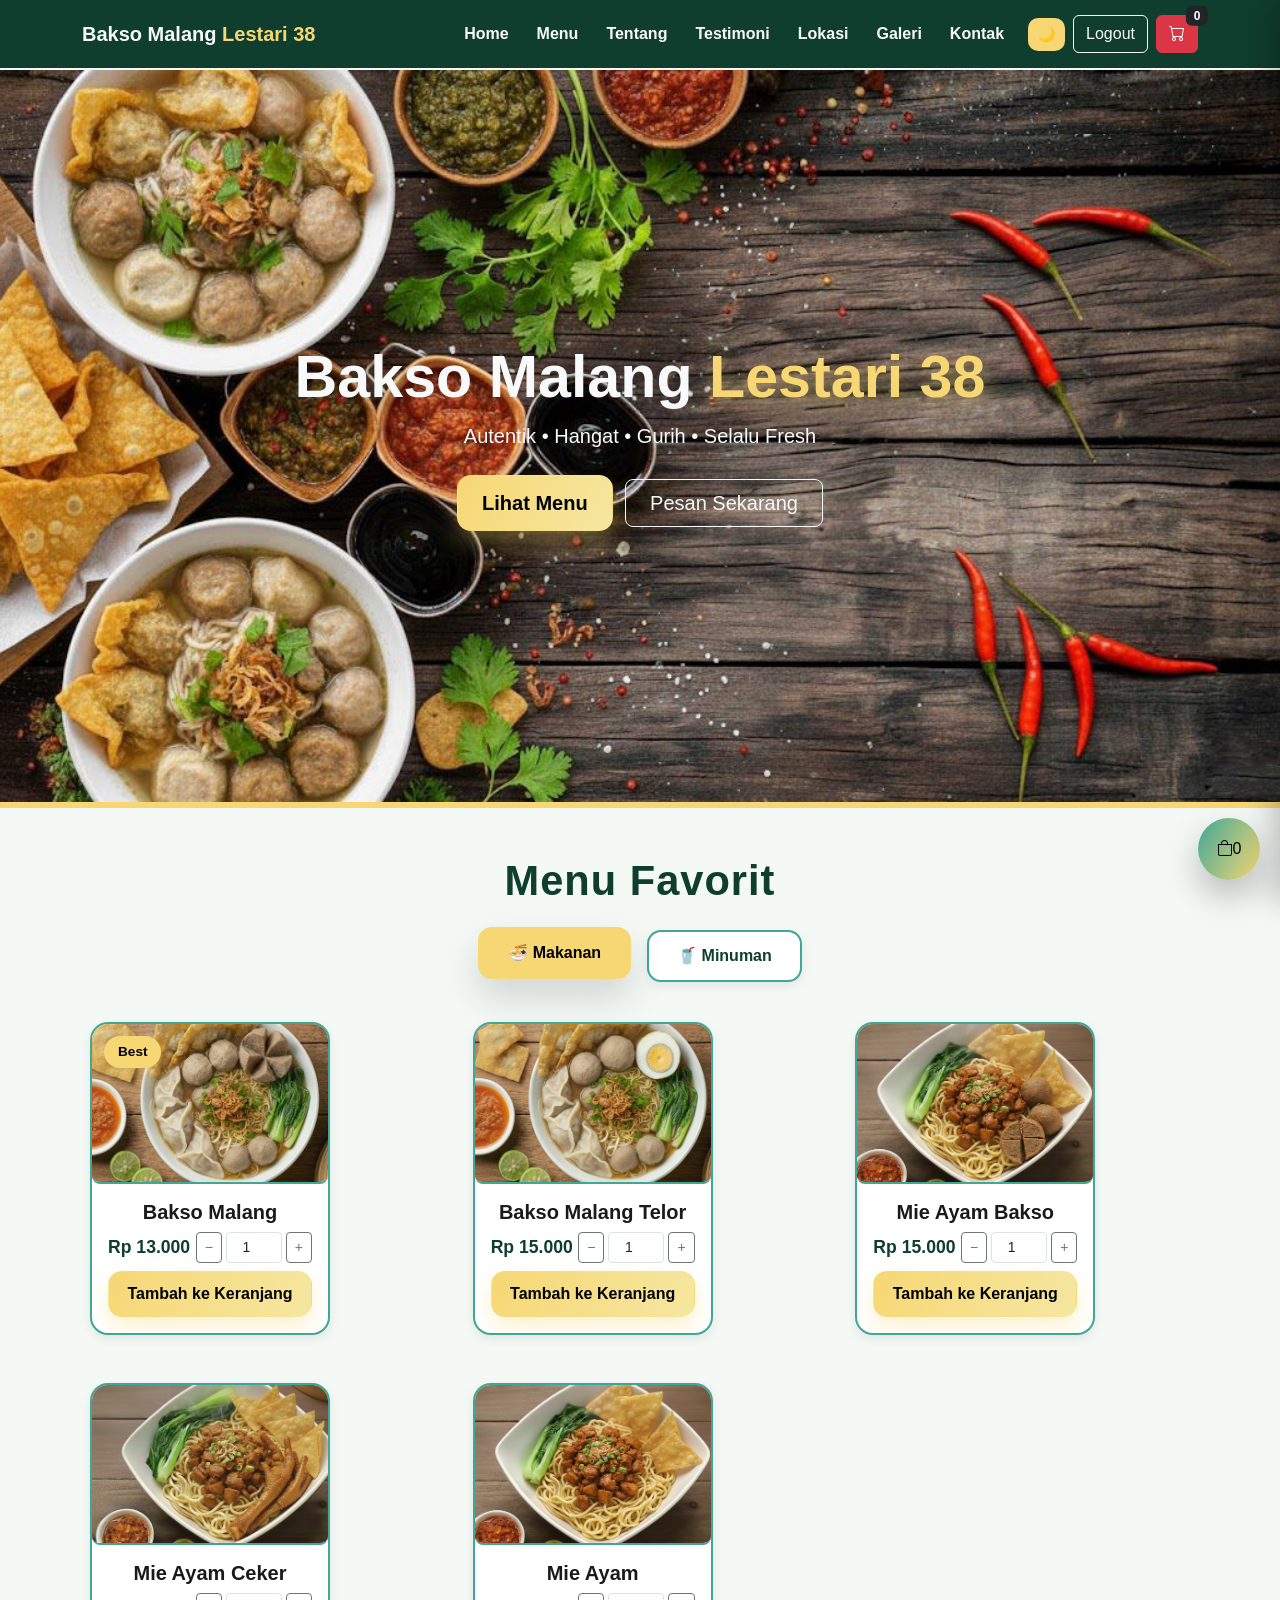
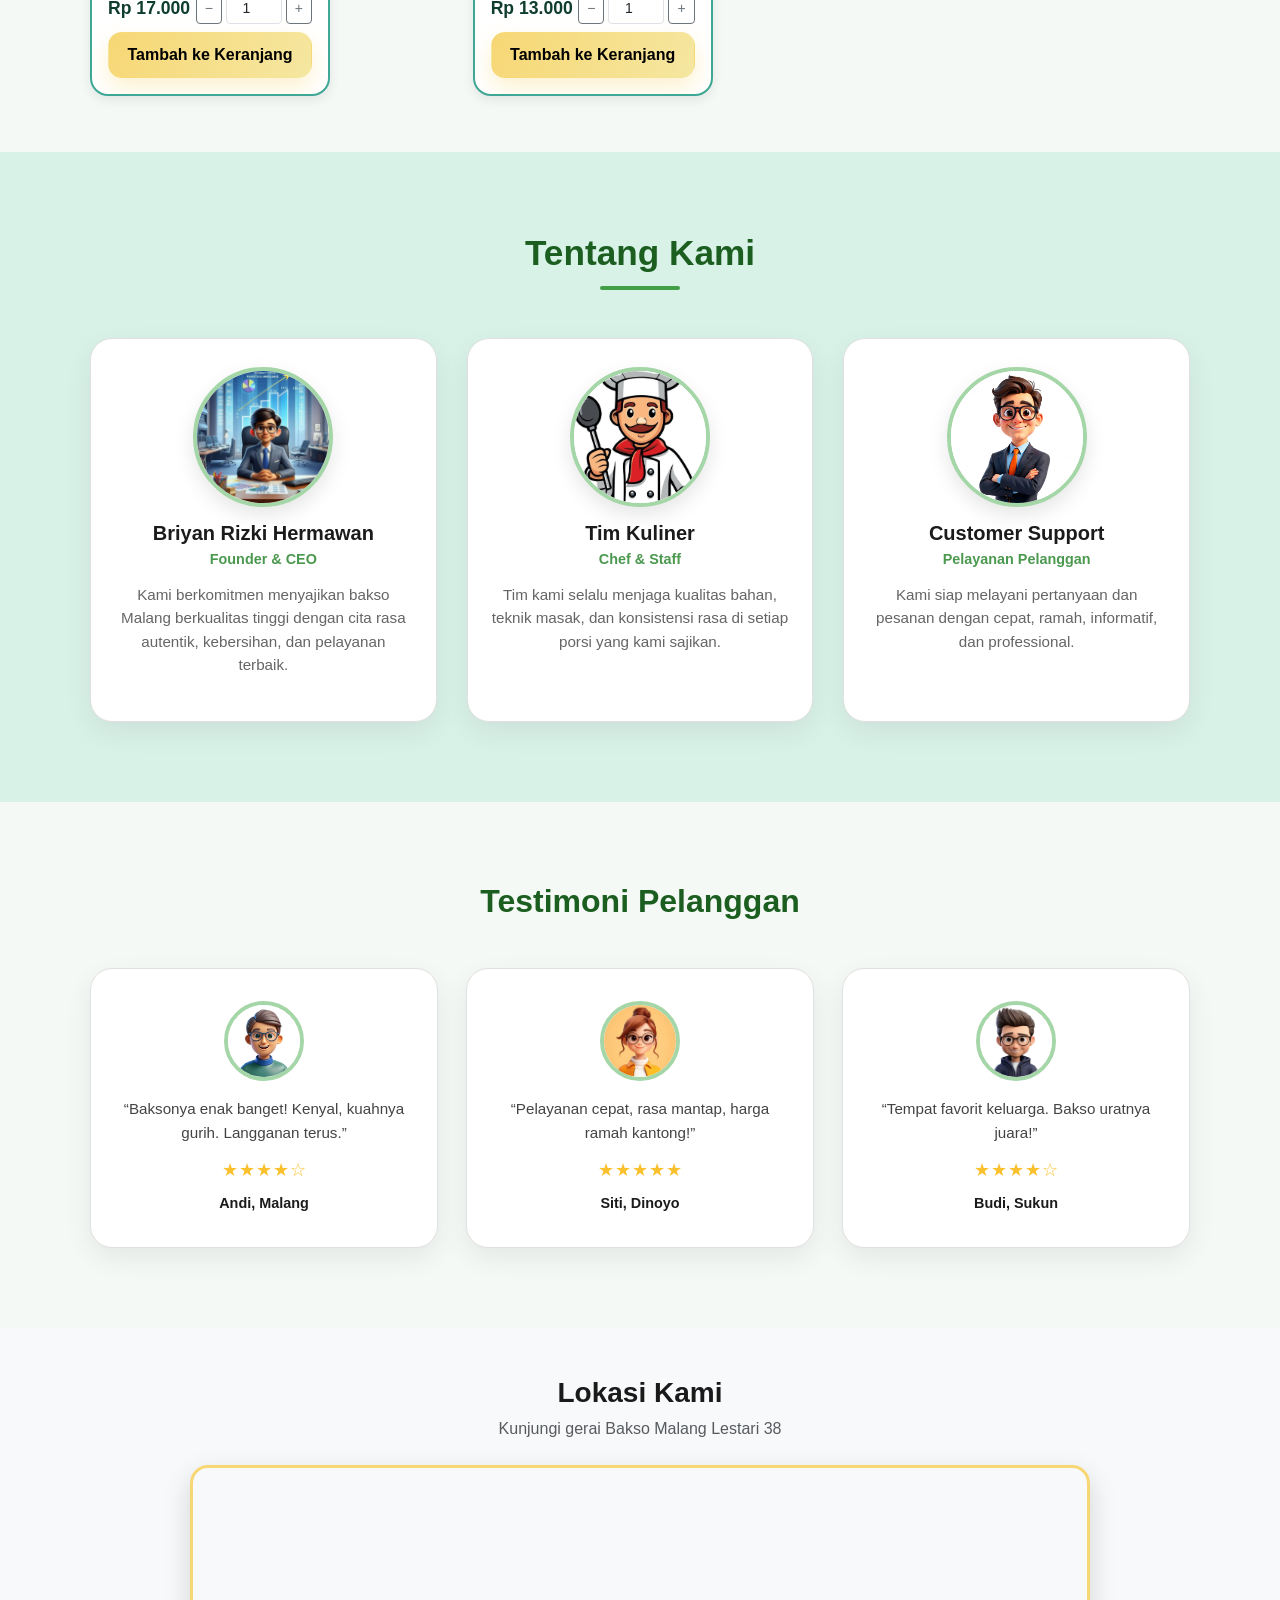
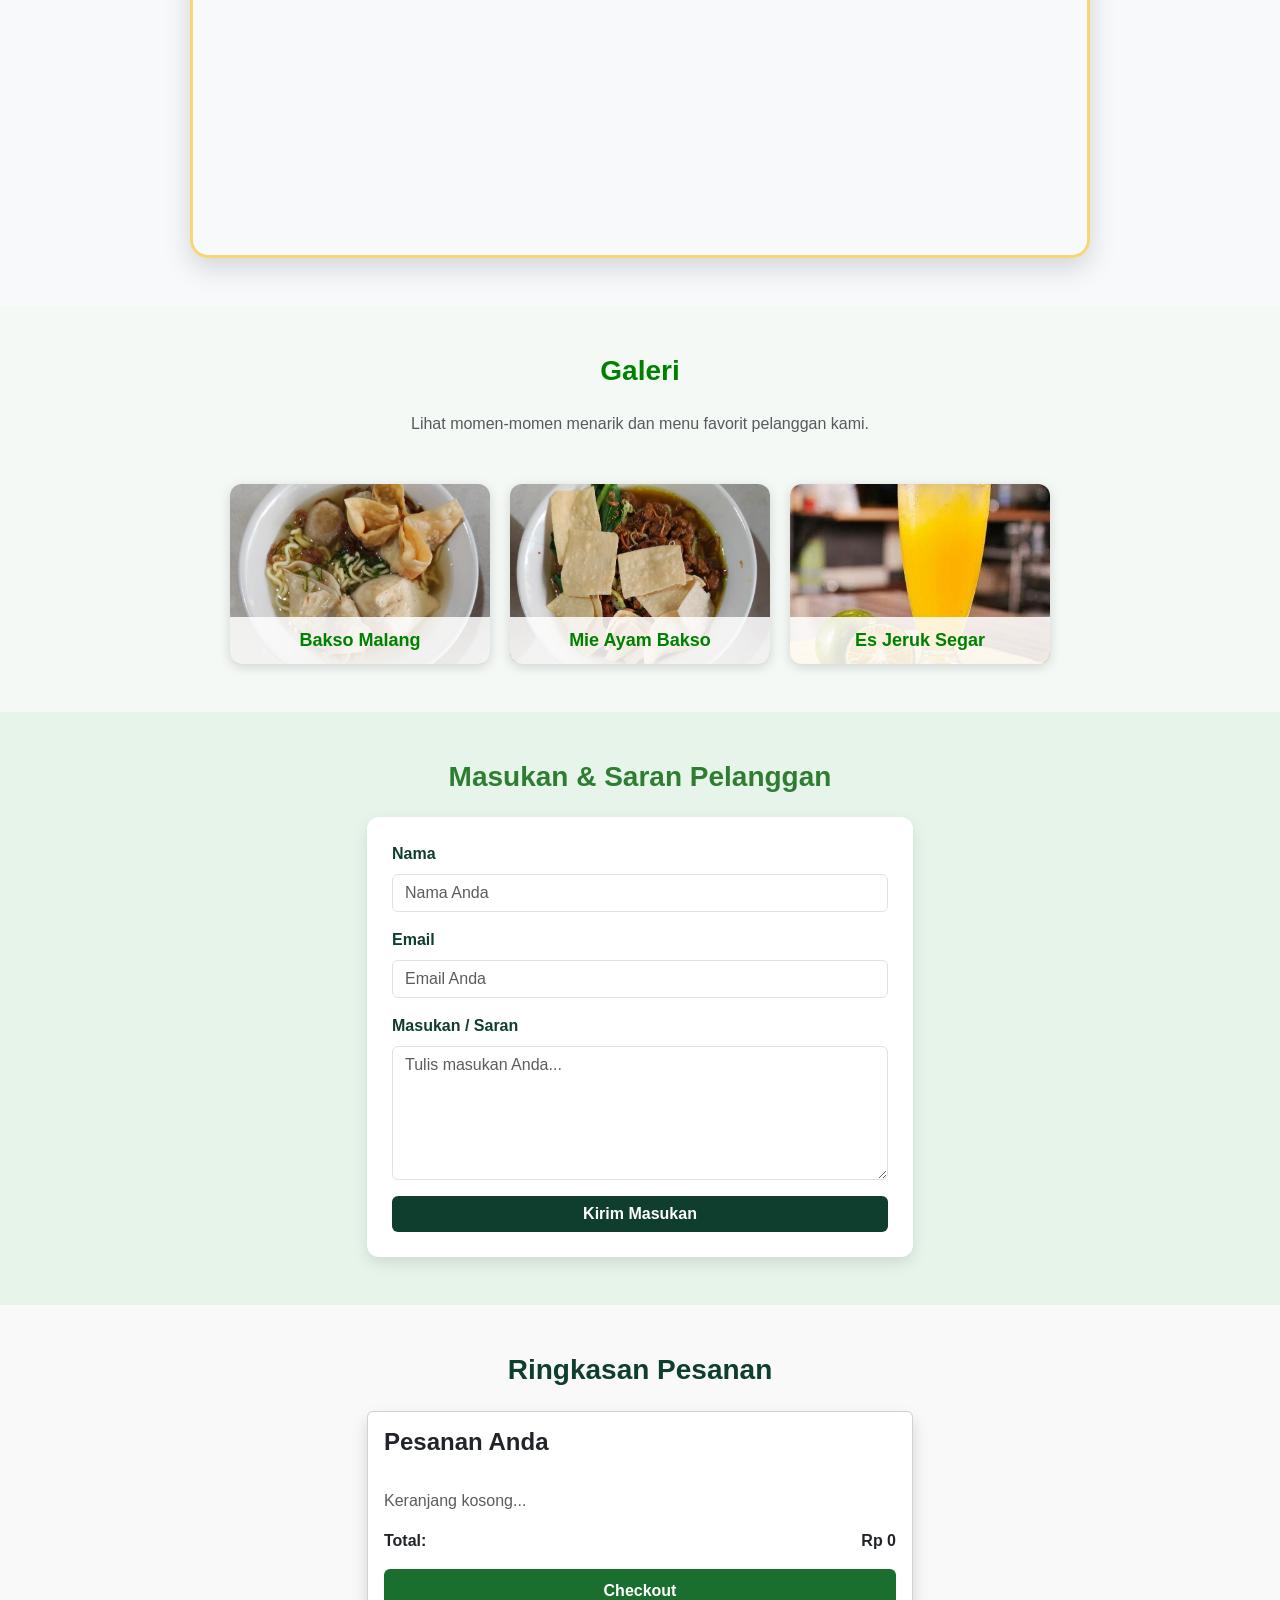
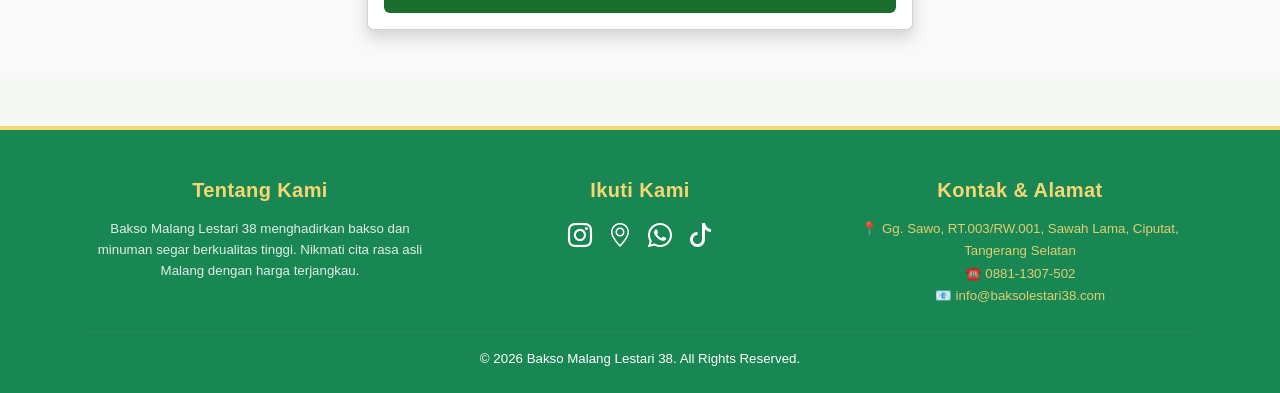
==== index.html @ 92c92f21 "Add files via upload" ====
<!DOCTYPE html>
<html lang="id">
<head>
  <meta charset="UTF-8" />
  <meta name="viewport" content="width=device-width, initial-scale=1.0" />
  <title>Bakso Malang Lestari 38</title>
<link rel="icon" href="logo.png">
  <!-- Bootstrap -->
  <link href="https://cdn.jsdelivr.net/npm/bootstrap@5.3.2/dist/css/bootstrap.min.css" rel="stylesheet" />
  <link href="https://cdn.jsdelivr.net/npm/bootstrap-icons@1.11.3/font/bootstrap-icons.css" rel="stylesheet" />
  <link rel="stylesheet" href="styles.css" />
</head>

<body>

  <!-- NAVBAR -->
  <nav class="navbar navbar-expand-lg fixed-top">
    <div class="container">
      <a class="navbar-brand fw-bold text-light" href="#">
        Bakso Malang <span class="brand-accent">Lestari 38</span>
      </a>

      <button class="navbar-toggler bg-light" type="button" data-bs-toggle="collapse" data-bs-target="#navCollapse">
        <span class="navbar-toggler-icon"></span>
      </button>

      <div class="collapse navbar-collapse" id="navCollapse">
        <ul class="navbar-nav ms-auto mb-2 mb-lg-0">
          <li class="nav-item"><a class="nav-link text-light" href="#home">Home</a></li>
          <li class="nav-item"><a class="nav-link text-light" href="#menu">Menu</a></li>
          <li class="nav-item"><a class="nav-link text-light" href="#about">Tentang</a></li>
          <li class="nav-item"><a class="nav-link text-light" href="#testimoni">Testimoni</a></li>
          <li class="nav-item"><a class="nav-link text-light" href="#location">Lokasi</a></li>
          <li class="nav-item"><a class="nav-link text-light" href="#gallery">Galeri</a></li>
          <li class="nav-item"><a class="nav-link text-light" href="#contact">Kontak</a></li>
        </ul>

        <div class="d-flex align-items-center ms-3">
          <button id="darkToggle" class="btn btn-sm btn-light me-2">🌙</button>
          <a href="logout.html" class="btn btn-outline-light me-2">Logout</a>
          <button id="cartOpen" class="btn btn-danger position-relative">
            <i class="bi bi-cart"></i>
            <span id="cartCount" class="badge bg-dark position-absolute top-0 start-100 translate-middle">0</span>
          </button>
        </div>
      </div>
    </div>
  </nav>

  <!-- HERO -->
  <header id="home" class="hero d-flex align-items-center">
    <div class="container text-center text-light hero-content">
      <h1 class="display-4 fw-bold">
        Bakso Malang <span class="accent-text">Lestari 38</span>
      </h1>
      <p class="lead muted">Autentik • Hangat • Gurih • Selalu Fresh</p>

      <div class="mt-4">
        <a href="#menu" class="btn btn-accent btn-lg me-2 px-4">Lihat Menu</a>
        <a href="#contact" class="btn btn-outline-light btn-lg px-4">Pesan Sekarang</a>
      </div>
    </div>
  </header>

  <section id="menu" class="menu-section py-5">
  <div class="container text-center">

    <h2 class="fw-bold mb-4 menu-title">Menu Favorit</h2>

    <div class="menu-tabs">
      <div class="menu-tab active" data-category="makanan">🍜 Makanan</div>
      <div class="menu-tab" data-category="minuman">🥤 Minuman</div>
    </div>

    <div id="menuGrid" class="menu-grid mt-4"></div>

  </div>
</section>

  <!-- ABOUT -->
  <section id="about" class="about-section">
  <div class="container">

    <h2 class="section-title text-center mb-5">Tentang Kami</h2>

    <div class="about-grid">
      
      <div class="about-card reveal">
        <div class="about-img-wrapper">
          <img src="team1.jpg" alt="Founder" class="about-img" />
        </div>
        <h3 class="about-name">Briyan Rizki Hermawan</h3>
        <p class="about-role">Founder & CEO</p>
        <p class="about-desc">
          Kami berkomitmen menyajikan bakso Malang berkualitas tinggi dengan cita rasa autentik, kebersihan, dan pelayanan terbaik.
        </p>
      </div>

      <div class="about-card reveal">
        <div class="about-img-wrapper">
          <img src="team2.jpg" alt="Staff" class="about-img" />
        </div>
        <h3 class="about-name">Tim Kuliner</h3>
        <p class="about-role">Chef & Staff</p>
        <p class="about-desc">
          Tim kami selalu menjaga kualitas bahan, teknik masak, dan konsistensi rasa di setiap porsi yang kami sajikan.
        </p>
      </div>

      <div class="about-card reveal">
        <div class="about-img-wrapper">
          <img src="team3.jpg" alt="Support" class="about-img" />
        </div>
        <h3 class="about-name">Customer Support</h3>
        <p class="about-role">Pelayanan Pelanggan</p>
        <p class="about-desc">
          Kami siap melayani pertanyaan dan pesanan dengan cepat, ramah, informatif, dan professional.
        </p>
      </div>

    </div>
  </div>
</section>

  <!-- TESTIMONI -->
  <section id="testimoni" class="testimoni-section">
  <div class="container text-center">

    <h3 class="section-title mb-5">Testimoni Pelanggan</h3>

    <div class="testimoni-grid">

      <div class="testimoni-card reveal">
        <img src="avatar1.jpg" class="testimoni-avatar" alt="avatar">
        <p class="testimoni-text">
          “Baksonya enak banget! Kenyal, kuahnya gurih. Langganan terus.”
        </p>
        <div class="stars">
          ★★★★☆
        </div>
        <div class="testimoni-name">Andi, Malang</div>
      </div>

      <div class="testimoni-card reveal">
        <img src="avatar2.jpg" class="testimoni-avatar" alt="avatar">
        <p class="testimoni-text">
          “Pelayanan cepat, rasa mantap, harga ramah kantong!”
        </p>
        <div class="stars">
          ★★★★★
        </div>
        <div class="testimoni-name">Siti, Dinoyo</div>
      </div>

      <div class="testimoni-card reveal">
        <img src="avatar3.jpg" class="testimoni-avatar" alt="avatar">
        <p class="testimoni-text">
          “Tempat favorit keluarga. Bakso uratnya juara!”
        </p>
        <div class="stars">
          ★★★★☆
        </div>
        <div class="testimoni-name">Budi, Sukun</div>
      </div>

    </div>

  </div>
</section>

  <!-- MAP -->
  <section id="location" class="py-5 bg-light">
    <div class="container">
      <div class="text-center mb-4">
        <h3 class="fw-bold">Lokasi Kami</h3>
        <p class="text-muted">Kunjungi gerai Bakso Malang Lestari 38</p>
      </div>

      <div class="map-wrapper mx-auto">
        <iframe class="w-100" height="380"
          src="https://www.google.com/maps?q=-6.296560494206279,106.73296788129704&z=16&output=embed"
          loading="lazy" style="border:0;">
        </iframe>
      </div>
    </div>
  </section>

  <!-- GALLERY -->
  <section id="gallery" class="py-5 gallery-section">
  <div class="container text-center">
    <h3 class="gallery-title fw-bold mb-4">Galeri</h3>
    <p class="text-muted mb-5">
      Lihat momen-momen menarik dan menu favorit pelanggan kami.
    </p>

    <div class="gallery-horizontal">
      <div class="gallery-item">
        <img src="galeri1.jpg" alt="Galeri 1" />
        <div class="overlay"><span>Bakso Malang</span></div>
      </div>

      <div class="gallery-item">
        <img src="galeri2.jpg" alt="Galeri 2" />
        <div class="overlay"><span>Mie Ayam Bakso</span></div>
      </div>

      <div class="gallery-item">
        <img src="galeri3.jpg" alt="Galeri 3" />
        <div class="overlay"><span>Es Jeruk Segar</span></div>
      </div>
    </div>
  </div>
</section>


  <!-- CONTACT FORM -->
  <section id="contact" class="py-5" style="background-color:#e6f4ea;">
    <div class="container">
      <h3 class="fw-bold text-center mb-4" style="color:#2e7d32;">Masukan & Saran Pelanggan</h3>

      <div class="row justify-content-center">
        <div class="col-md-6">
          <form id="feedbackForm">
            <div class="mb-3">
              <label for="name" class="form-label fw-bold">Nama</label>
              <input type="text" id="name" class="form-control" placeholder="Nama Anda" required />
            </div>

            <div class="mb-3">
              <label for="email" class="form-label fw-bold">Email</label>
              <input type="email" id="email" class="form-control" placeholder="Email Anda" required />
            </div>

            <div class="mb-3">
              <label for="message" class="form-label fw-bold">Masukan / Saran</label>
              <textarea id="message" class="form-control" rows="5" placeholder="Tulis masukan Anda..." required></textarea>
            </div>

            <button type="submit" class="btn btn-success w-100 fw-bold">Kirim Masukan</button>
          </form>
        </div>
      </div>
    </div>
  </section>

  <!-- CART SUMMARY ================================================== -->
  <section class="py-5 reveal" style="background:#f9f9f9;">
    <div class="container">

      <h3 class="fw-bold mb-4 text-center" style="color:var(--green-dark);">Ringkasan Pesanan</h3>

      <div class="row justify-content-center">
        <div class="col-md-6">
          
          <div class="card p-3 shadow">

            <h4 class="fw-bold mb-3">Pesanan Anda</h4>

            <div id="cartList" class="py-3">Keranjang kosong...</div>

            <div class="d-flex justify-content-between fw-bold mb-3">
              <span>Total:</span>
              <span id="cartTotal">Rp 0</span>
            </div>

            <button onclick="doCheckout()" class="btn-green w-100">
              Checkout
            </button>

          </div>

        </div>
      </div>

    </div>
  </section>

    </div>
  </div>

  <!-- FLOAT CART ================================================== -->
  <div id="cartFloating" class="cart-floating">
    <i class="bi bi-bag"></i>
    <div class="count" id="floatCount">0</div>
  </div>

  <!-- SIDEBAR CART ================================================== -->
  <aside id="cartSidebar" class="cart-sidebar">

    <button id="cartClose" class="btn-close float-end"></button>

    <h4 class="fw-bold mb-4">Keranjang Belanja</h4>

    <div id="cartItems" class="mb-3">Keranjang kosong...</div>

    <div class="fw-bold mb-3">
      Total:
      <span id="cartSidebarTotal">Rp 0</span>
    </div>

    <button onclick="doCheckout()" id="checkoutSidebar" class="btn-green w-100">
      Checkout
    </button>

  </aside>

  <footer class="footer bg-success text-white pt-5 pb-4 mt-5">
  <div class="container">

    <div class="row gy-4">

      <!-- About -->
      <div class="col-md-4">
        <h5 class="fw-bold mb-3">Tentang Kami</h5>
        <p class="text-light small mb-0" style="line-height:1.6;">
          Bakso Malang Lestari 38 menghadirkan bakso dan minuman segar berkualitas tinggi.
          Nikmati cita rasa asli Malang dengan harga terjangkau.
        </p>
      </div>

      <!-- Social -->
      <div class="col-md-4 text-center">
        <h5 class="fw-bold mb-3">Ikuti Kami</h5>

        <div class="d-flex justify-content-center gap-3">

          <a href="https://www.instagram.com/bakso_malanglestari38" target="_blank" class="text-white">
            <i class="bi bi-instagram fs-4"></i>
          </a>

          <a href="https://gofood.link/a/QYQNnQh" target="_blank" class="text-white">
            <i class="bi bi-geo-alt fs-4"></i>
          </a>

          <a href="https://wa.me/628811307502" target="_blank" class="text-white">
            <i class="bi bi-whatsapp fs-4"></i>
          </a>

          <a href="https://www.tiktok.com/@username" target="_blank" class="text-white">
            <i class="bi bi-tiktok fs-4"></i>
          </a>

        </div>
      </div>

      <!-- Contact -->
      <div class="col-md-4">
        <h5 class="fw-bold mb-3">Kontak & Alamat</h5>

        <ul class="list-unstyled small mb-0" style="line-height:1.8;">
          <li>📍 Gg. Sawo, RT.003/RW.001, Sawah Lama, Ciputat, Tangerang Selatan</li>
          <li>☎️ 0881-1307-502</li>
          <li>📧 info@baksolestari38.com</li>
        </ul>
      </div>

    </div>

    <hr class="mt-4 mb-3" style="opacity:.15;">

    <div class="text-center small">
      © <span id="year"></span> Bakso Malang Lestari 38. All Rights Reserved.
    </div>

  </div>
</footer>


  <!-- JS -->
  <script src="https://cdn.jsdelivr.net/npm/bootstrap@5.3.2/dist/js/bootstrap.bundle.min.js"></script>
  <script src="script.js"></script>

</body>
</html>
---- styles.css ----
/* ==========================================================
   THEME VARIABLES — Green & Gold Premium
========================================================== */
:root {
  --green-dark: #0f3d2e;
  --green-main: #3fa796;
  --green-soft: #d9f2e8;

  --gold: #f7d774;
  --gold-soft: #f5e7a1;

  --text-dark: #1a1a1a;
  --text-light: #ffffff;

  --bg: #f4f9f6;
  --card: #ffffff;

  --shadow-sm: 0 4px 12px rgba(0,0,0,0.08);
  --shadow-lg: 0 18px 38px rgba(0,0,0,0.15);

  --radius: 18px;
}

:root.dark {
  --bg: #0b0f19;
  --card: #12201b;
  --text-light: #d7fff0;
}

html { scroll-behavior: smooth; }

/* ==========================================================
   GLOBAL
========================================================== */
body {
  background: var(--bg);
  font-family: "Inter", sans-serif;
  padding-top: 70px;
  color: var(--text-dark);
  transition: .3s ease;
}

section { padding: 70px 0; }
section:nth-child(odd) { background: var(--bg); }
section:nth-child(even){ background: var(--green-soft); }

/* ----------------------------------------------------------
   REVEAL ANIMATION
---------------------------------------------------------- */
.reveal { opacity: 0; transform: translateY(40px); transition: all .9s cubic-bezier(.25,.46,.45,.94); }
.reveal.show { opacity: 1; transform: translateY(0); }
.reveal:nth-child(1){ transition-delay: .1s; }
.reveal:nth-child(2){ transition-delay: .25s; }
.reveal:nth-child(3){ transition-delay: .4s; }
.reveal:nth-child(4){ transition-delay: .55s; }

/* ==========================================================
   NAVBAR
========================================================== */
.navbar { background: var(--green-dark)!important; padding:14px 0; transition:.35s ease-in-out; }
.navbar.nav-scrolled { padding:8px 0; background: rgba(15,61,46,0.95)!important; backdrop-filter: blur(16px); box-shadow:0 8px 18px rgba(0,0,0,0.25); }
.navbar .nav-link.active { color: var(--gold)!important; font-weight:700; }
.navbar .nav-link { color: var(--gold); font-weight:600; margin-left:12px; }
.navbar .nav-link:hover { color:#fff; }
.brand-accent { color: var(--gold); }
#darkToggle { background: var(--gold); color:#000; border:none; border-radius:10px; padding:6px 10px; cursor:pointer; }

/* ==========================================================
   HERO
========================================================== */
header.hero {
  background: url("background.jpg") center/cover no-repeat;
  min-height:82vh;
  display:flex;
  justify-content:center;
  align-items:center;
  text-align:center;
  padding:80px 20px;
  color:#000; /* hitam biar terbaca */
  border-bottom:6px solid var(--gold);
}
header.hero h1 { font-size:clamp(2.4rem,5vw,3.7rem); font-weight:900; }
header.hero .accent-text { color:var(--gold); text-shadow:0 5px 20px rgba(247,215,116,0.45); }

/* ==========================================================
   BUTTONS
========================================================== */
.btn-accent {
  background: linear-gradient(120deg, var(--gold), var(--gold-soft));
  color:#000; border-radius:14px; padding:12px 26px;
  font-weight:700; box-shadow:0 10px 22px rgba(247,215,116,0.35);
  transition:.3s ease;
}
.btn-accent:hover { transform: translateY(-3px) scale(1.04); }


.menu-section {
  background: var(--bg);
}

.menu-title {
  font-size: 2.6rem;
  font-weight: 800;
  color: var(--green-dark);
  letter-spacing: 1px;
}

/* ==========================================================
   MENU TABS
========================================================== */

.menu-tabs {
  display:flex;
  justify-content:center;
  gap:16px;
  margin-bottom:32px;
  flex-wrap:wrap;
}

.menu-tab {
  padding:12px 28px;
  background:var(--card);
  border:2px solid var(--green-main);
  border-radius:14px;
  font-weight:700;
  cursor:pointer;
  transition:.25s;
  color:var(--green-dark);
  font-size:1rem;
  box-shadow: var(--shadow-sm);
}

.menu-tab:hover {
  background:var(--green-main);
  color:#fff;
  transform: translateY(-2px);
}

.menu-tab.active {
  background:var(--gold);
  color:#000;
  border-color:var(--gold);
  box-shadow: var(--shadow-lg);
  transform: translateY(-3px);
}

/* ==========================================================
   MENU GRID
========================================================== */

.menu-grid {
  display:grid;
  grid-template-columns:repeat(auto-fit,minmax(260px,1fr));
  gap:32px;
}

.menu-card {
  background:var(--card);
  border-radius: var(--radius);
  overflow:hidden;
  border:2px solid var(--green-main);
  transition:.4s ease;
  box-shadow:var(--shadow-sm);
  opacity:0;
  transform: translateY(30px);
}

.menu-card.show {
  opacity:1;
  transform: translateY(0);
}

.menu-card:hover {
  box-shadow:0 20px 50px rgba(0,0,0,0.25);
}

/* ==========================================================
   MENU IMAGE
========================================================== */

.menu-card img {
  width:100%;
  height:190px;
  object-fit:cover;
  border-bottom:2px solid var(--green-main);
  transition:.35s ease;
}

.menu-card:hover img {
  transform: scale(1.07);
}

/* ==========================================================
   BADGE
========================================================== */

.badge-bestseller {
  position:absolute;
  top:12px;
  left:12px;
  padding:6px 14px;
  background:var(--gold);
  color:#000;
  font-weight:800;
  border-radius:999px;
  font-size:.85rem;
  box-shadow:0 8px 24px rgba(247,215,116,0.45);
}

/* ==========================================================
   PRICE + QTY
========================================================== */

.price {
  color: var(--green-dark);
  font-size:1.1rem;
}

.qty-input {
  width:48px;
  text-align:center;
}

/* ==========================================================
   BUTTON ADD-TO-CART
========================================================== */

.menu-card .btn-accent {
  border-radius:14px;
  font-weight:700;
  padding:10px 0;
}

/* ==========================================================
   SKELETON / SHIMMER
========================================================== */

.placeholder-card {
  border-radius: var(--radius);
  overflow:hidden;
  height: 260px;
  background: #f7f7f7;
  box-shadow: var(--shadow-sm);
}

.placeholder-card .shimmer {
  height: 100%;
  animation: shimmer 1.4s linear infinite;
  background: linear-gradient(90deg,#efefef 0%,#e5e5e5 50%,#efefef 100%);
  background-size: 400% 100%;
}

@keyframes shimmer {
  0% { background-position: 100% 0; }
  100% { background-position: -100% 0; }
}
/* =============================
   ABOUT SECTION PREMIUM
============================= */

.about-section {
  background: #e6f4ea;
  padding: 80px 20px;
}

.about-section .section-title {
  color: #1b5e20;
  font-size: 2.2rem;
  font-weight: 800;
  position: relative;
}

.about-section .section-title::after {
  content: "";
  width: 80px;
  height: 4px;
  background: #43a047;
  display: block;
  margin: 12px auto 0;
  border-radius: 999px;
}

/* ============================= */

.about-grid {
  display: grid;
  grid-template-columns: repeat(auto-fit, minmax(260px, 1fr));
  gap: 30px;
  max-width: 1100px;
  margin: auto;
}

.about-card {
  background: #fff;
  border-radius: 22px;
  padding: 28px 24px;
  text-align: center;
  box-shadow: 0 10px 28px rgba(0, 0, 0, .07);
  border: 1px solid #e0e0e0;
  transition: .35s ease;
  position: relative;
  overflow: hidden;
}

.about-card:hover {
  transform: translateY(-10px);
  box-shadow: 0 18px 40px rgba(0, 0, 0, .12);
}

/* =============================
   IMAGE
============================= */

.about-img-wrapper {
  width: 140px;
  height: 140px;
  margin: 0 auto 14px;
  border-radius: 50%;
  overflow: hidden;
  border: 4px solid #a5d6a7;
  box-shadow: 0 8px 20px rgba(0,0,0,.1);
}

.about-img {
  width: 100%;
  height: 100%;
  object-fit: cover;
}

/* =============================
   TEXT CONTENT
============================= */

.about-name {
  font-size: 1.25rem;
  font-weight: 800;
  color: #1b1b1b;
  margin-bottom: 4px;
}

.about-role {
  font-size: .9rem;
  font-weight: 600;
  color: #388e3c;
  opacity: .9;
  margin-bottom: 12px;
}

.about-desc {
  font-size: .95rem;
  color: #555;
  line-height: 1.55;
  opacity: .9;
}

/* =============================
   TESTIMONIAL SECTION
============================= */

.testimoni-section {
  background: #f0fff4;
  padding: 80px 20px;
}

.testimoni-section .section-title {
  font-size: 2rem;
  font-weight: 800;
  color: #1b5e20;
}

/* =============================
   GRID LAYOUT
============================= */

.testimoni-grid {
  display: grid;
  grid-template-columns: repeat(auto-fit, minmax(260px, 1fr));
  gap: 28px;
  max-width: 1100px;
  margin: auto;
}

/* =============================
   CARD
============================= */

.testimoni-card {
  background: #fff;
  border-radius: 22px;
  padding: 32px 26px;
  text-align: center;
  box-shadow: 0 10px 28px rgba(0, 0, 0, .07);
  border: 1px solid #e0e0e0;
  transition: .35s ease;
  position: relative;
}

.testimoni-card:hover {
  transform: translateY(-10px);
  box-shadow: 0 18px 40px rgba(0, 0, 0, .12);
}

/* =============================
   AVATAR
============================= */

.testimoni-avatar {
  width: 80px;
  height: 80px;
  border-radius: 50%;
  object-fit: cover;
  border: 4px solid #a5d6a7;
  margin-bottom: 16px;
}

/* =============================
   TEXT
============================= */

.testimoni-text {
  font-size: .95rem;
  line-height: 1.55;
  color: #444;
  margin-bottom: 12px;
}

.testimoni-name {
  font-weight: 700;
  font-size: .9rem;
  margin-top: 10px;
  color: #1b1b1b;
}

/* =============================
   STARS
============================= */

.stars {
  color: #fbc02d;
  font-size: 1.1rem;
  letter-spacing: 1px;
  margin-bottom: 6px;
}

/* ==========================================================
   CONTACT
========================================================== */
#feedbackForm { background:#fff; padding:25px; border-radius:12px; box-shadow:0 6px 15px rgba(0,0,0,0.1); transition:.3s ease; }
#feedbackForm:hover { transform: translateY(-3px); box-shadow:0 12px 20px rgba(0,0,0,0.15); }
#feedbackForm .form-label { color:var(--green-dark); }
#feedbackForm .btn-success { background-color:var(--green-dark); border:none; }
#feedbackForm .btn-success:hover { background-color:#0f3d2e; }

/* ==========================================================
   MAP WRAPPER
========================================================== */
.map-wrapper { border:3px solid var(--gold); border-radius:18px; overflow:hidden; box-shadow:0 10px 28px rgba(0,0,0,0.15); transition:.3s ease; max-width:900px; }
.map-wrapper:hover { transform:scale(1.01); box-shadow:0 14px 36px rgba(0,0,0,0.22); }

/* ==========================================================
   FOOTER
========================================================== */
footer,
.site-footer {
  background: var(--green-dark);
  color: var(--gold);
  padding: 32px 0;
  text-align: center;
  border-top: 4px solid var(--gold);
  font-size: 0.95rem;
}

/* Footer text */
footer p,
footer li {
  color: var(--gold);
  opacity: 0.9;
  line-height: 1.7;
}

/* Link basic */
footer a {
  color: var(--gold);
  text-decoration: none;
  transition: .3s ease;
}

/* Hover link */
footer a:hover {
  color: #a5d6a7; /* green pastel */
  text-decoration: underline;
}

/* Social Icons */
footer i {
  font-size: 1.5rem;
  transition: .3s ease;
}

/* Hover animasi icon */
footer a:hover i {
  transform: translateY(-3px);
  color: #a5d6a7;
}

/* Footer title headings */
footer h5 {
  color: var(--gold);
  margin-bottom: 15px;
  font-weight: 600;
  letter-spacing: 0.4px;
}

/* Divider */
footer hr {
  border-color: rgba(255,255,255,.2);
  margin: 25px auto;
}

/* Copyright */
footer small {
  opacity: 0.8;
  font-size: 0.8rem;
}


/* ==========================================================
   GALLERY
========================================================== */
/* Warna section abu abu */
.gallery-section {
  background-color: #e9ecef; /* abu-abu terang */
}

/* Judul hijau bold */
.gallery-title {
  color: #008000;       /* hijau */
  font-weight: 700;     /* bold */
}

/* Galeri Horizontal */
.gallery-horizontal {
  display: flex;
  justify-content: center;
  gap: 20px;
  flex-wrap: wrap;
}

/* Item */
.gallery-item {
  position: relative;
  overflow: hidden;
  width: 260px;
  border-radius: 12px;
  cursor: pointer;
  box-shadow: 0 3px 12px rgba(0, 0, 0, 0.15);
  transition: 0.3s ease;
}

.gallery-item img {
  width: 100%;
  height: 180px;
  object-fit: cover;
  transition: 0.5s ease;
}

.gallery-item:hover img {
  transform: scale(1.1);
}

/* Overlay */
.gallery-item .overlay {
  position: absolute;
  bottom: 0;
  width: 100%;
  background: rgba(255, 255, 255, 0.85);
  padding: 10px 0;
  text-align: center;
}

.gallery-item .overlay span {
  font-weight: bold;
  font-size: 18px;
  color: #008000; /* hijau */
}

/* ==========================================================
   FLOATING CART BUTTON
========================================================== */
.cart-floating {
  position:fixed; right:20px; bottom:20px; width:62px; height:62px; border-radius:50%;
  background: linear-gradient(120deg, var(--green-main), var(--gold)); color:#000;
  display:flex; justify-content:center; align-items:center; box-shadow:0 16px 34px rgba(0,0,0,0.25);
  cursor:pointer; z-index:1800; transition:.25s ease;
}
.cart-floating:hover { transform:scale(1.08); }

/* ==========================================================
   BUTTON — RED DANGER
========================================================== */
.btn-green {
  background-color: #1a6e2e;   /* hijau segar */
  color: #fff;                 /* teks putih kontras */
  border: none;                /* hilangkan border default */
  padding: 10px 20px;          /* ruang dalam */
  font-size: 16px;             /* ukuran teks */
  font-weight: 600;            /* teks agak tebal */
  border-radius: 6px;          /* sudut membulat */
  cursor: pointer;             /* pointer saat hover */
  transition: background-color 0.3s ease, transform 0.2s ease;
}

.btn-green:hover {
  background-color: #218838;   /* hijau lebih gelap saat hover */
  transform: scale(1.05);      /* efek sedikit membesar */
}

.btn-green:active {
  background-color: #1e7e34;   /* hijau lebih pekat saat ditekan */
  transform: scale(0.98);      /* efek ditekan */
}

.btn-red { background: linear-gradient(135deg,#d32f2f,#b71c1c); color:#fff; border:none; padding:10px 20px; font-weight:700; border-radius:14px; box-shadow:0 10px 22px rgba(211,47,47,0.35); transition:.25s ease; }
.btn-red:hover { transform: translateY(-3px) scale(1.04); background: linear-gradient(135deg,#e53935,#c62828); }
.btn-red:active { transform:scale(0.96); }

/* ==========================================================
   SIDEBAR CART
========================================================== */
.cart-sidebar {
  position:fixed; right:-360px; top:0; width:360px; height:100vh; background:var(--card);
  padding:20px; border-left:4px solid var(--gold); box-shadow:-6px 0 30px rgba(0,0,0,0.25); transition:.35s; z-index:2000;
}
.cart-sidebar.open { right:0; }

.cart-item {
  display:flex; align-items:center; background:var(--green-soft); border-radius:12px; padding:10px; margin-bottom:10px;
}
.cart-item img { width:55px; height:55px; object-fit:cover; border-radius:12px; border:2px solid var(--green-main); }
.cart-item-info { flex:1; margin-left:12px; }
.cart-item-title { font-weight:700; }
.cart-item-price { font-size:14px; font-weight:600; }
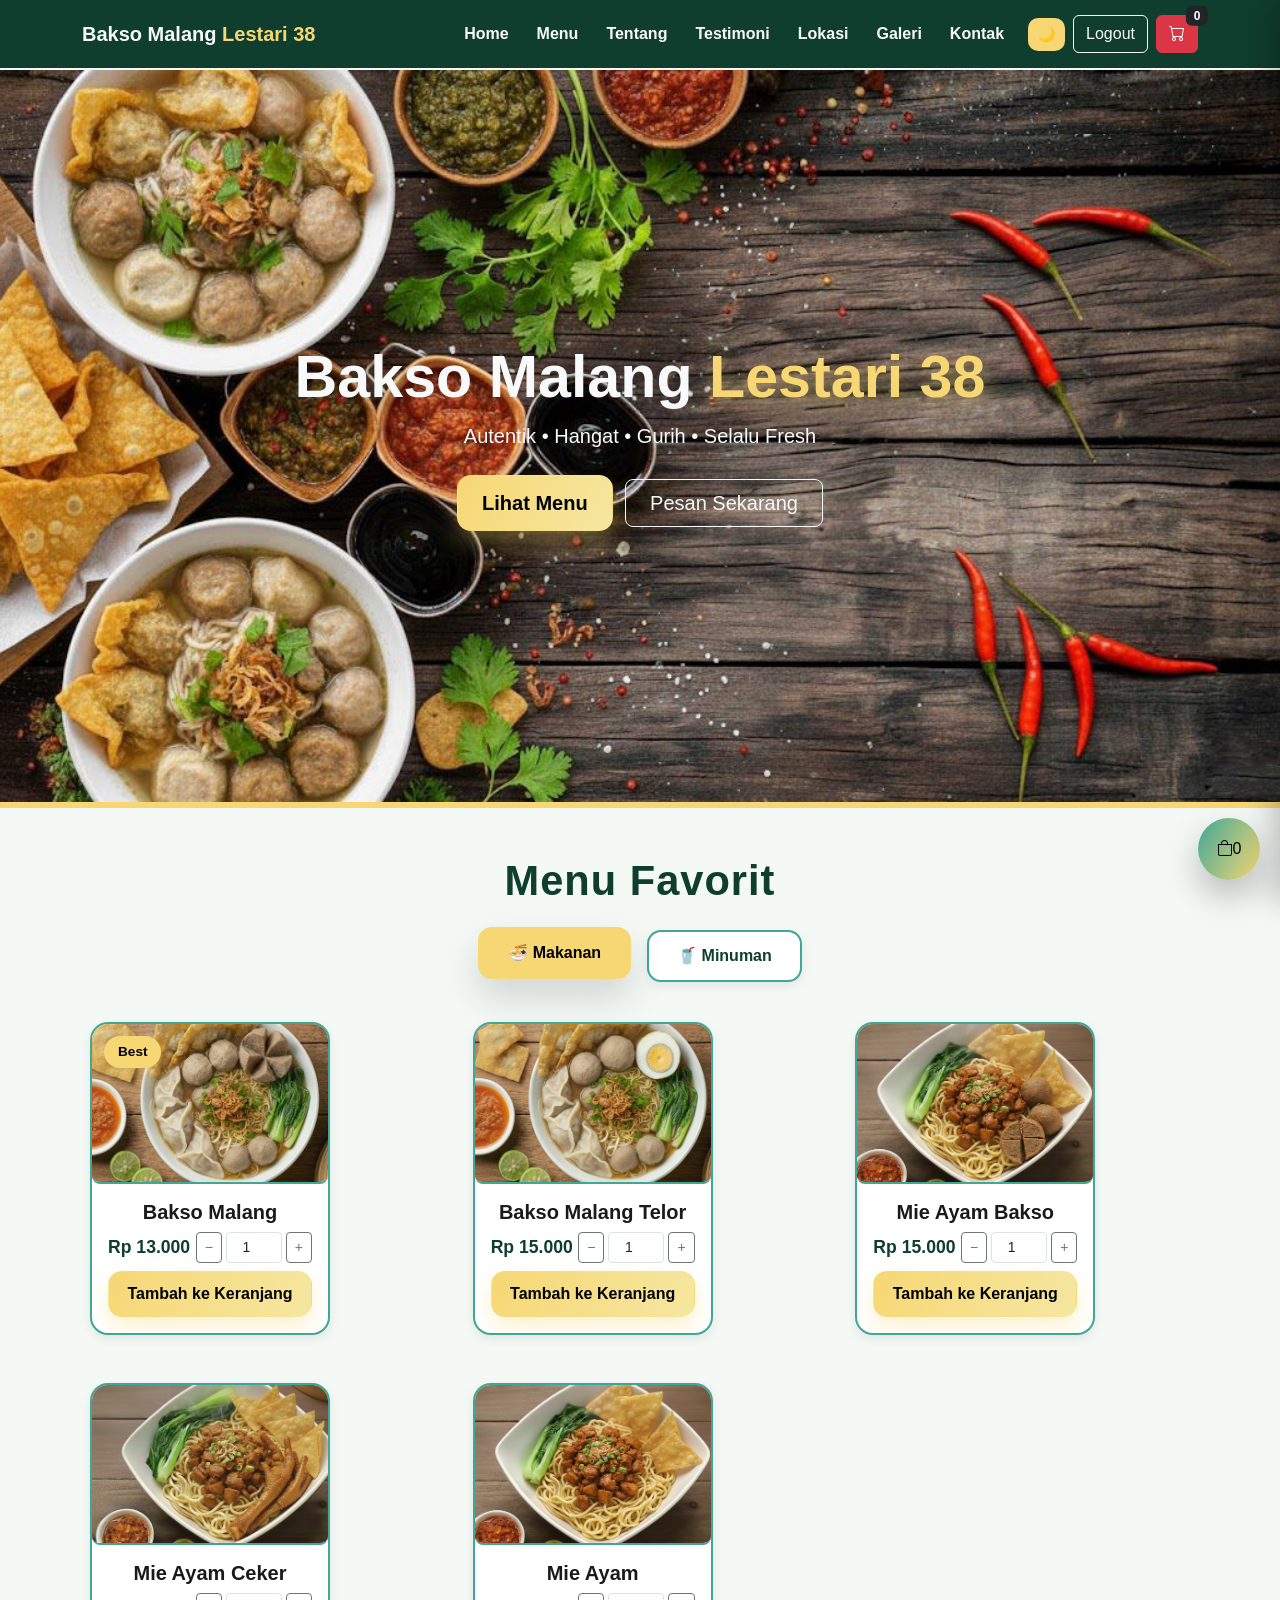
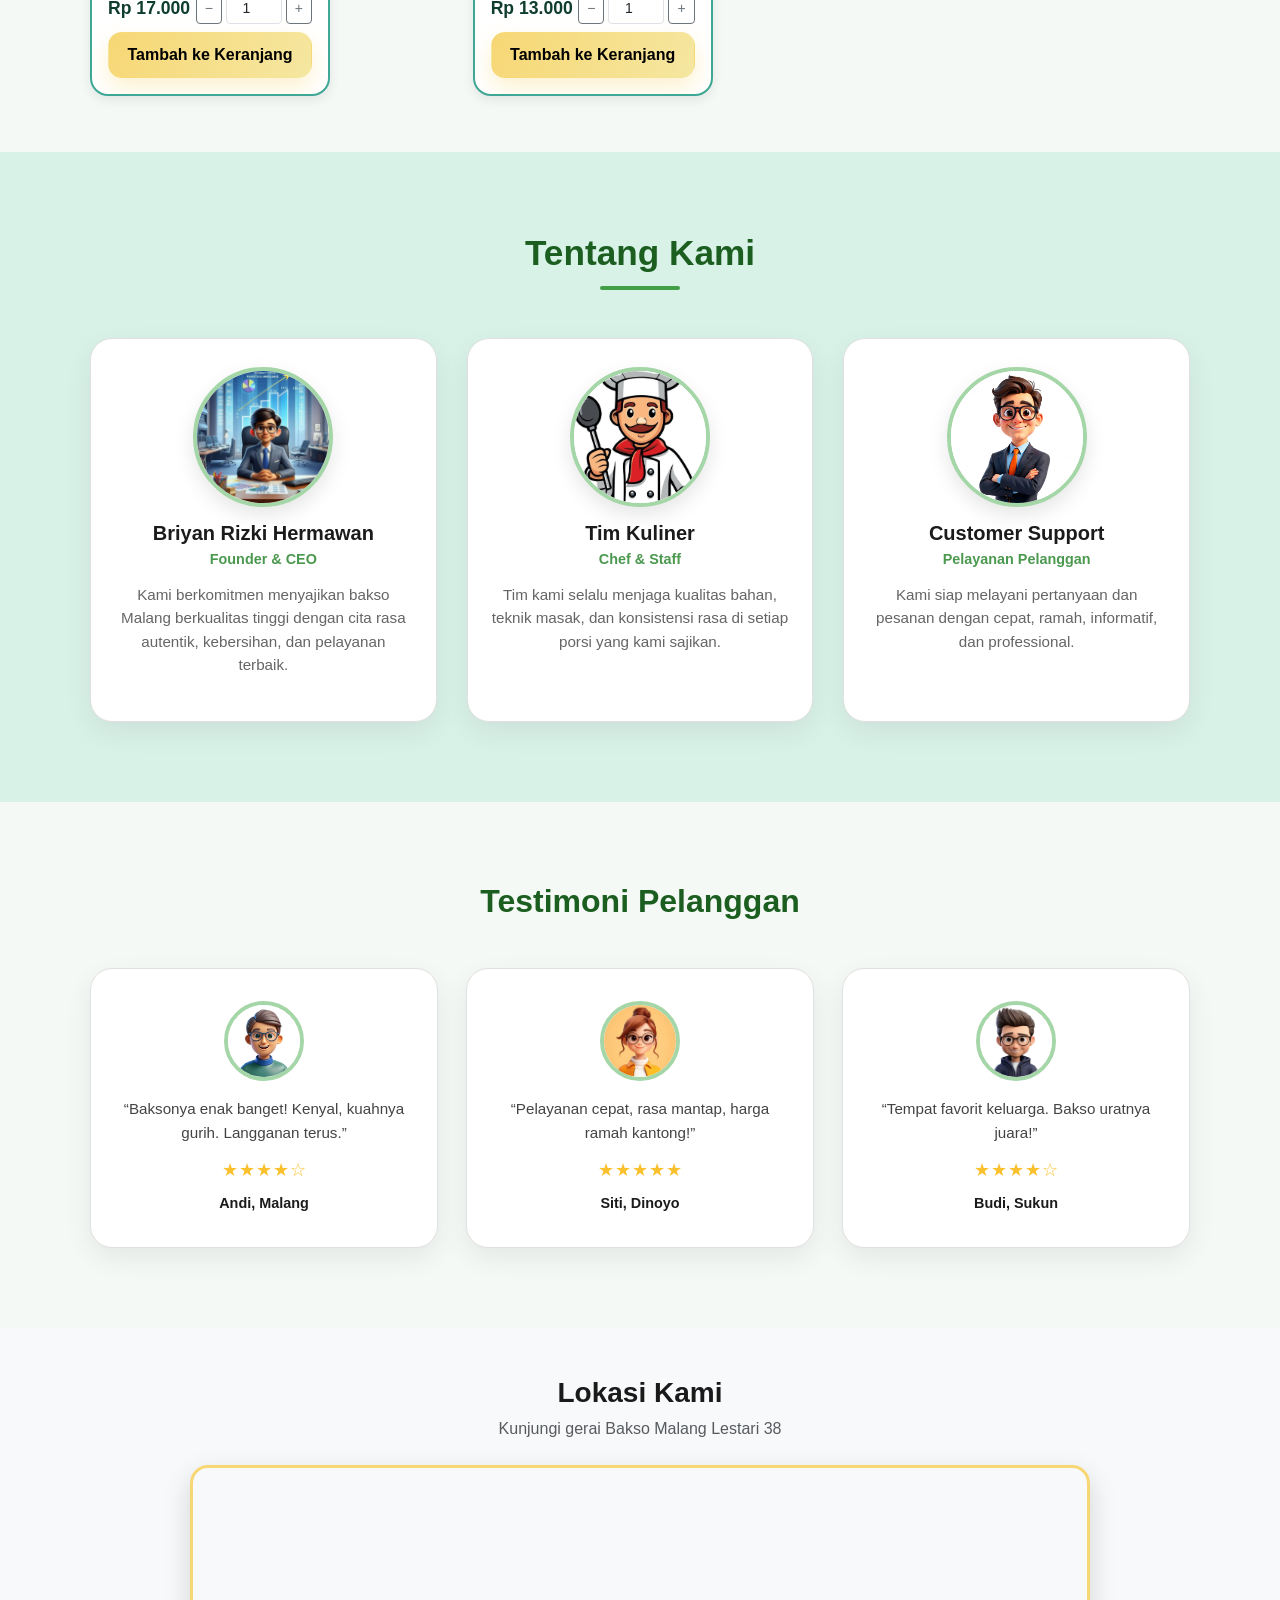
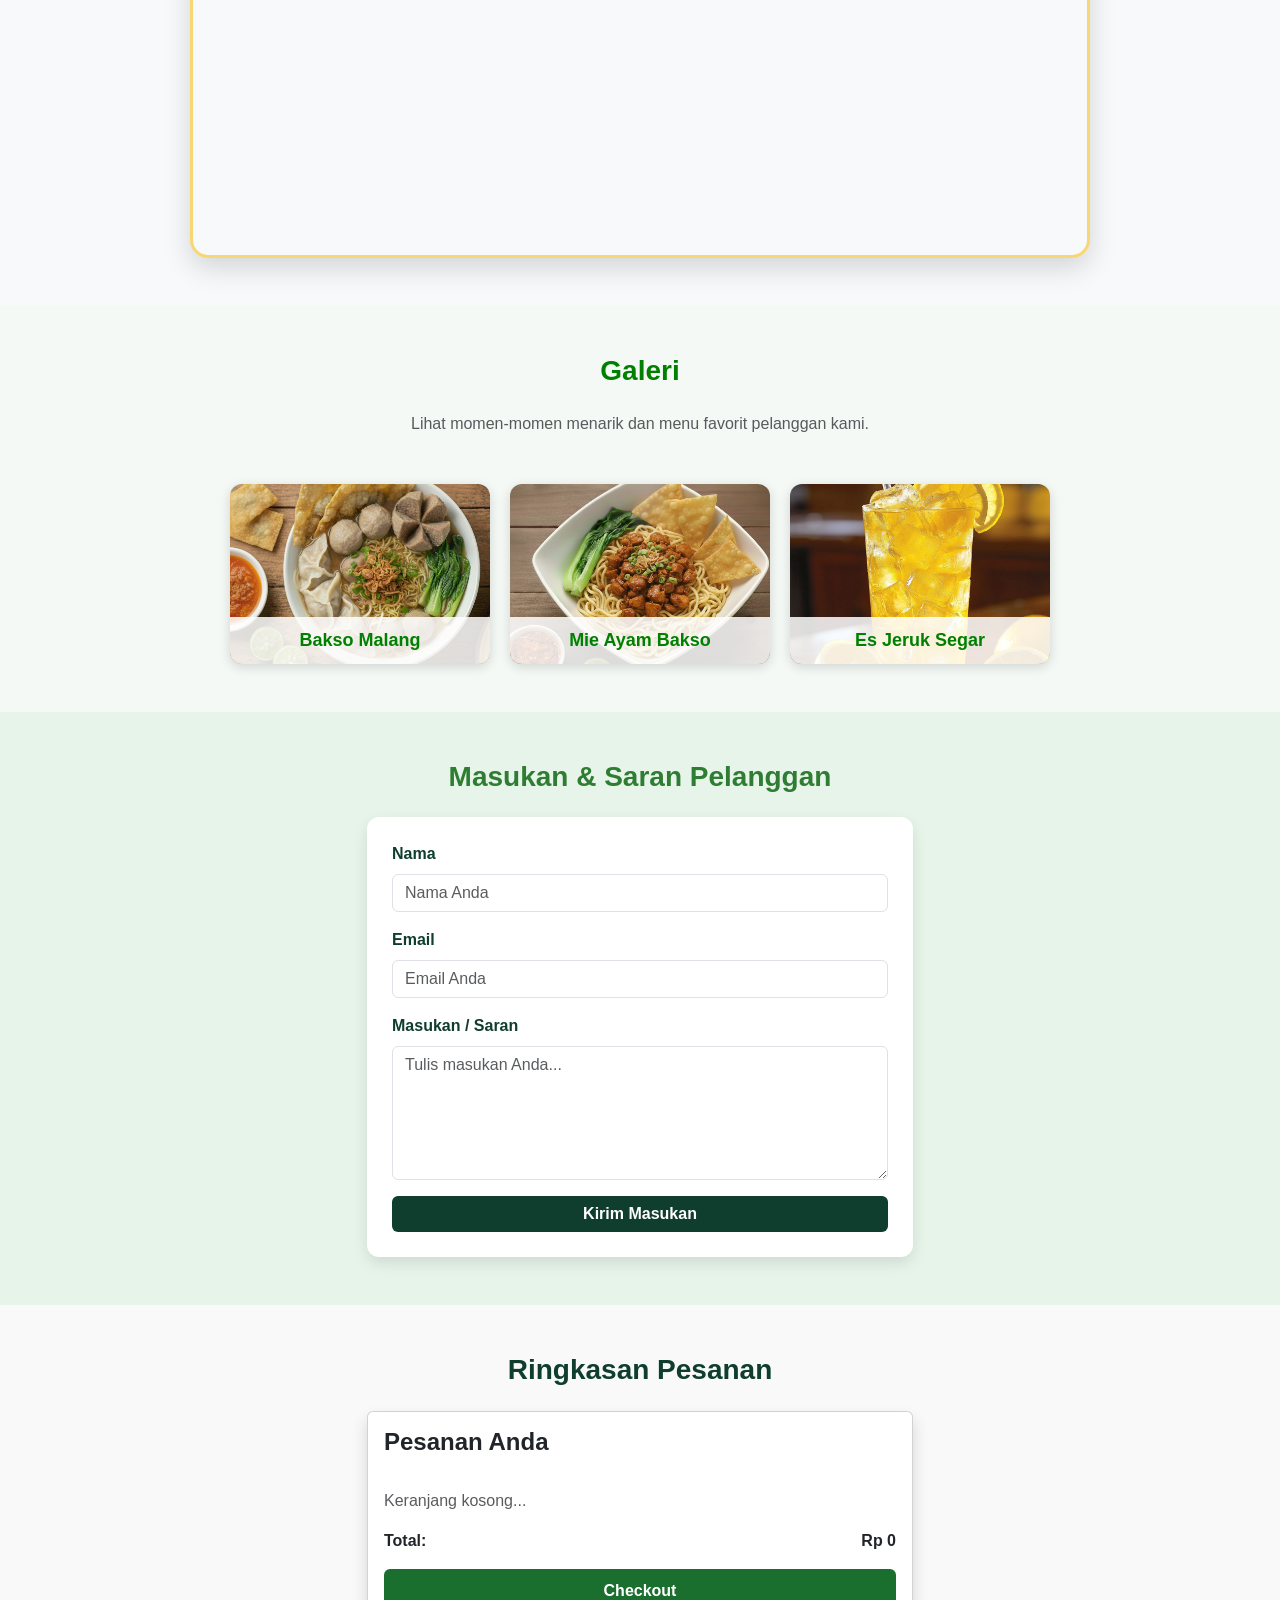
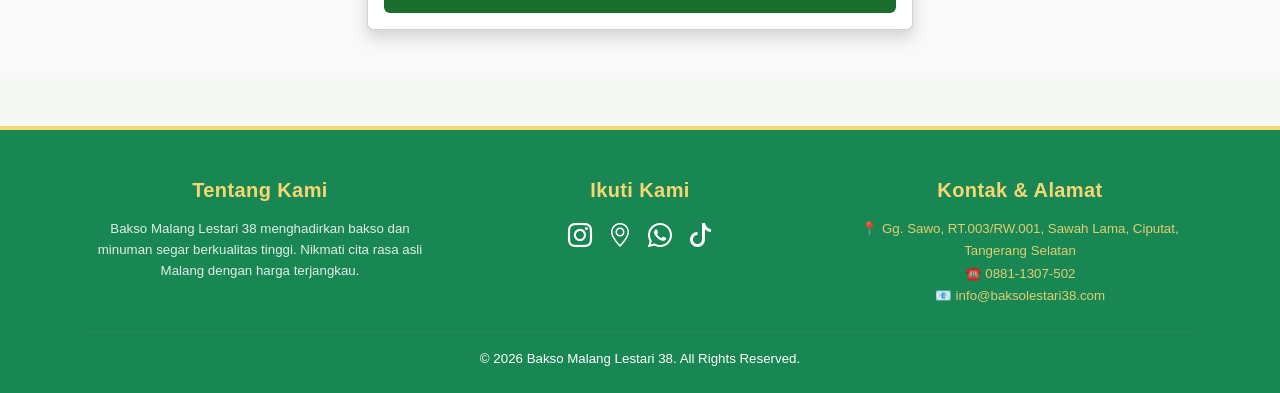
==== commit 90aa2770: "index.html" ====
--- a/index.html
+++ b/index.html
@@ -195,17 +195,17 @@
 
     <div class="gallery-horizontal">
       <div class="gallery-item">
-        <img src="galeri1.jpg" alt="Galeri 1" />
+        <img src="bakso-malang.jpg" alt="Galeri 1" />
         <div class="overlay"><span>Bakso Malang</span></div>
       </div>
 
       <div class="gallery-item">
-        <img src="galeri2.jpg" alt="Galeri 2" />
+        <img src="mieayam.jpg" alt="Galeri 2" />
         <div class="overlay"><span>Mie Ayam Bakso</span></div>
       </div>
 
       <div class="gallery-item">
-        <img src="galeri3.jpg" alt="Galeri 3" />
+        <img src="minum-esjeruk.jpg" alt="Galeri 3" />
         <div class="overlay"><span>Es Jeruk Segar</span></div>
       </div>
     </div>
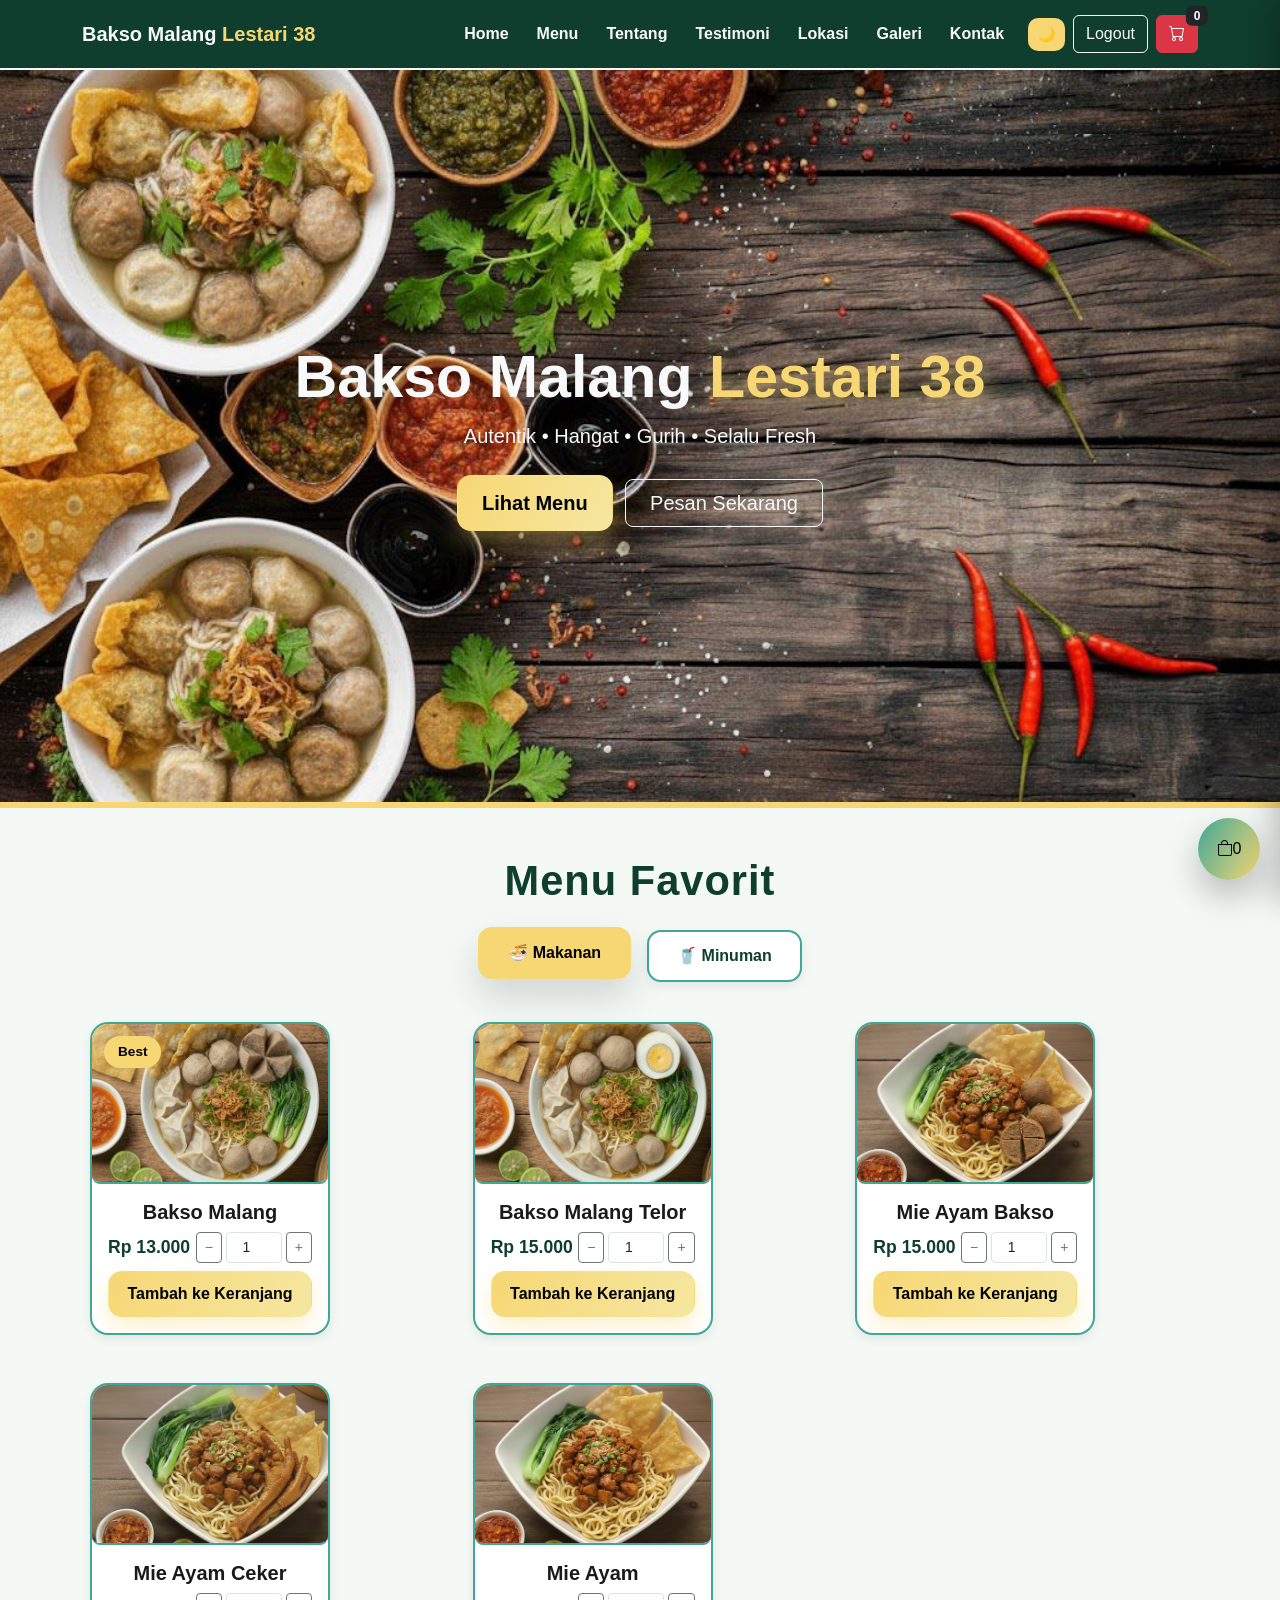
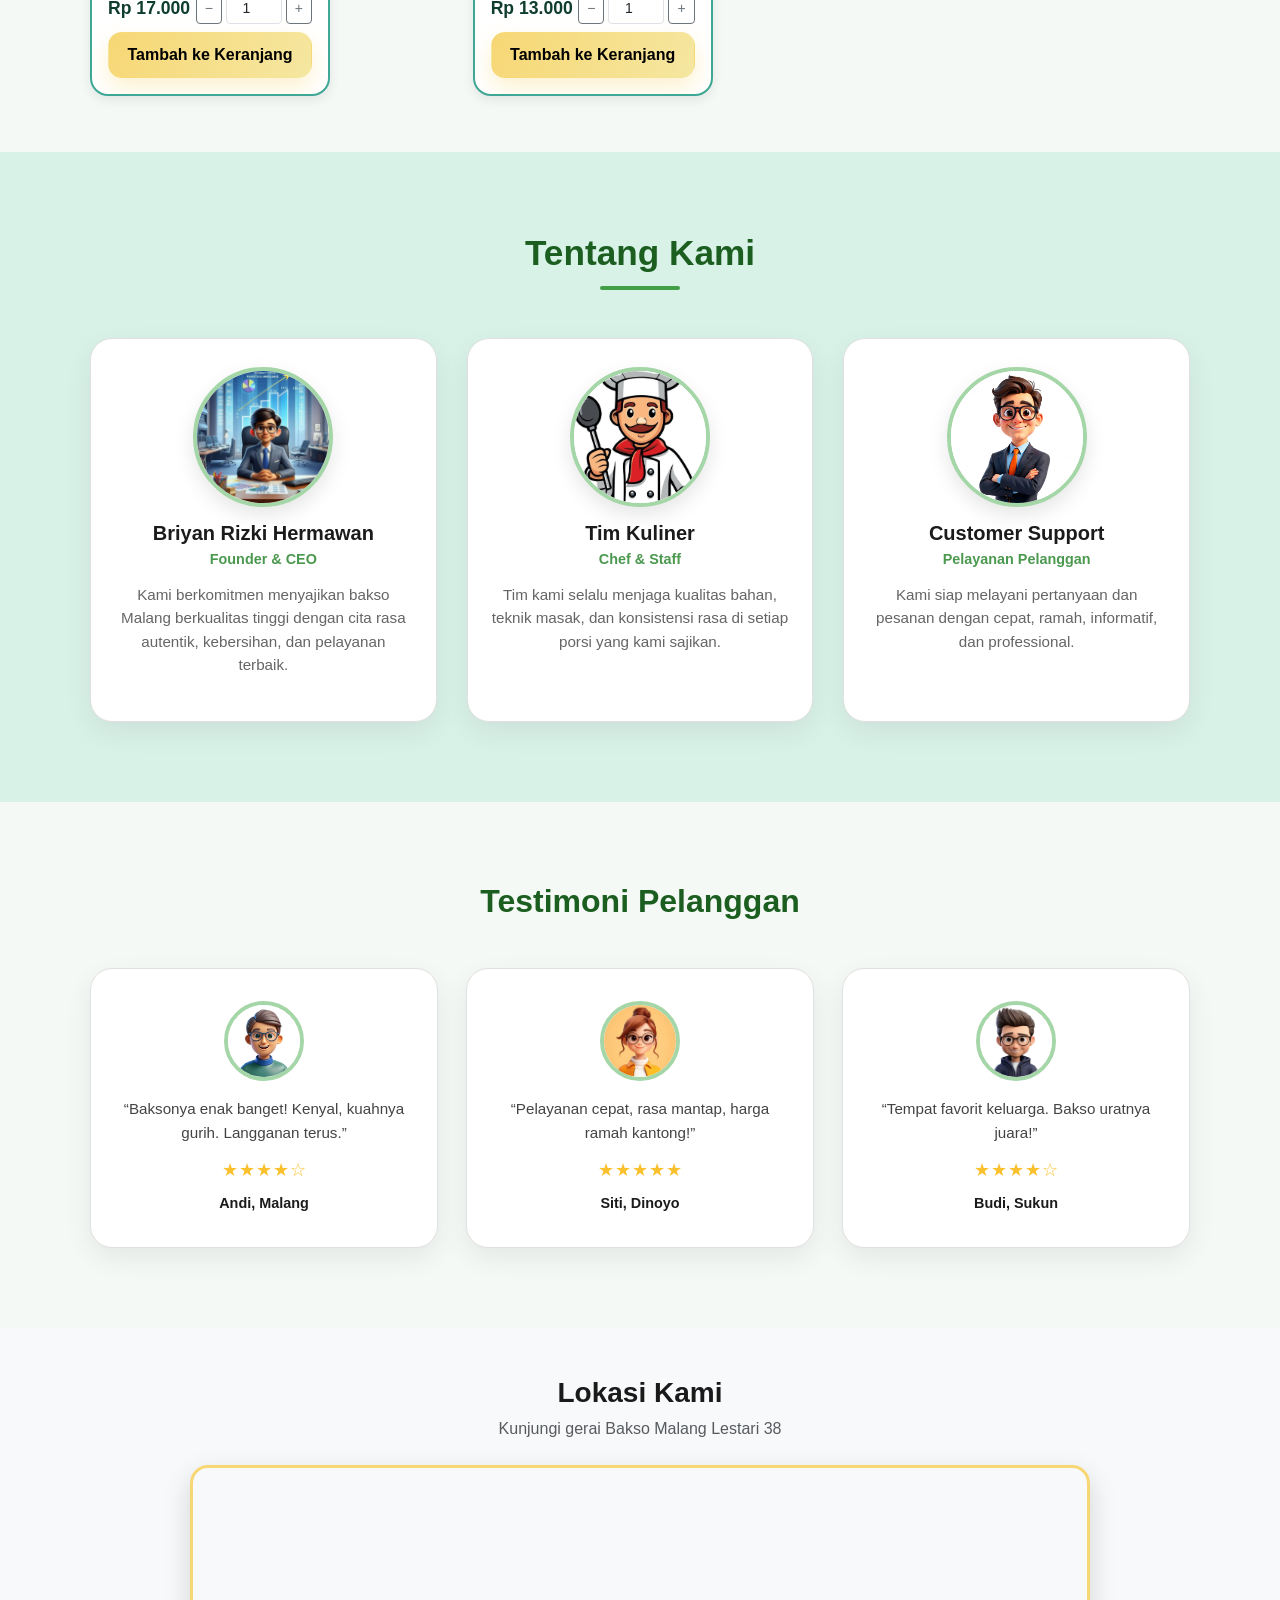
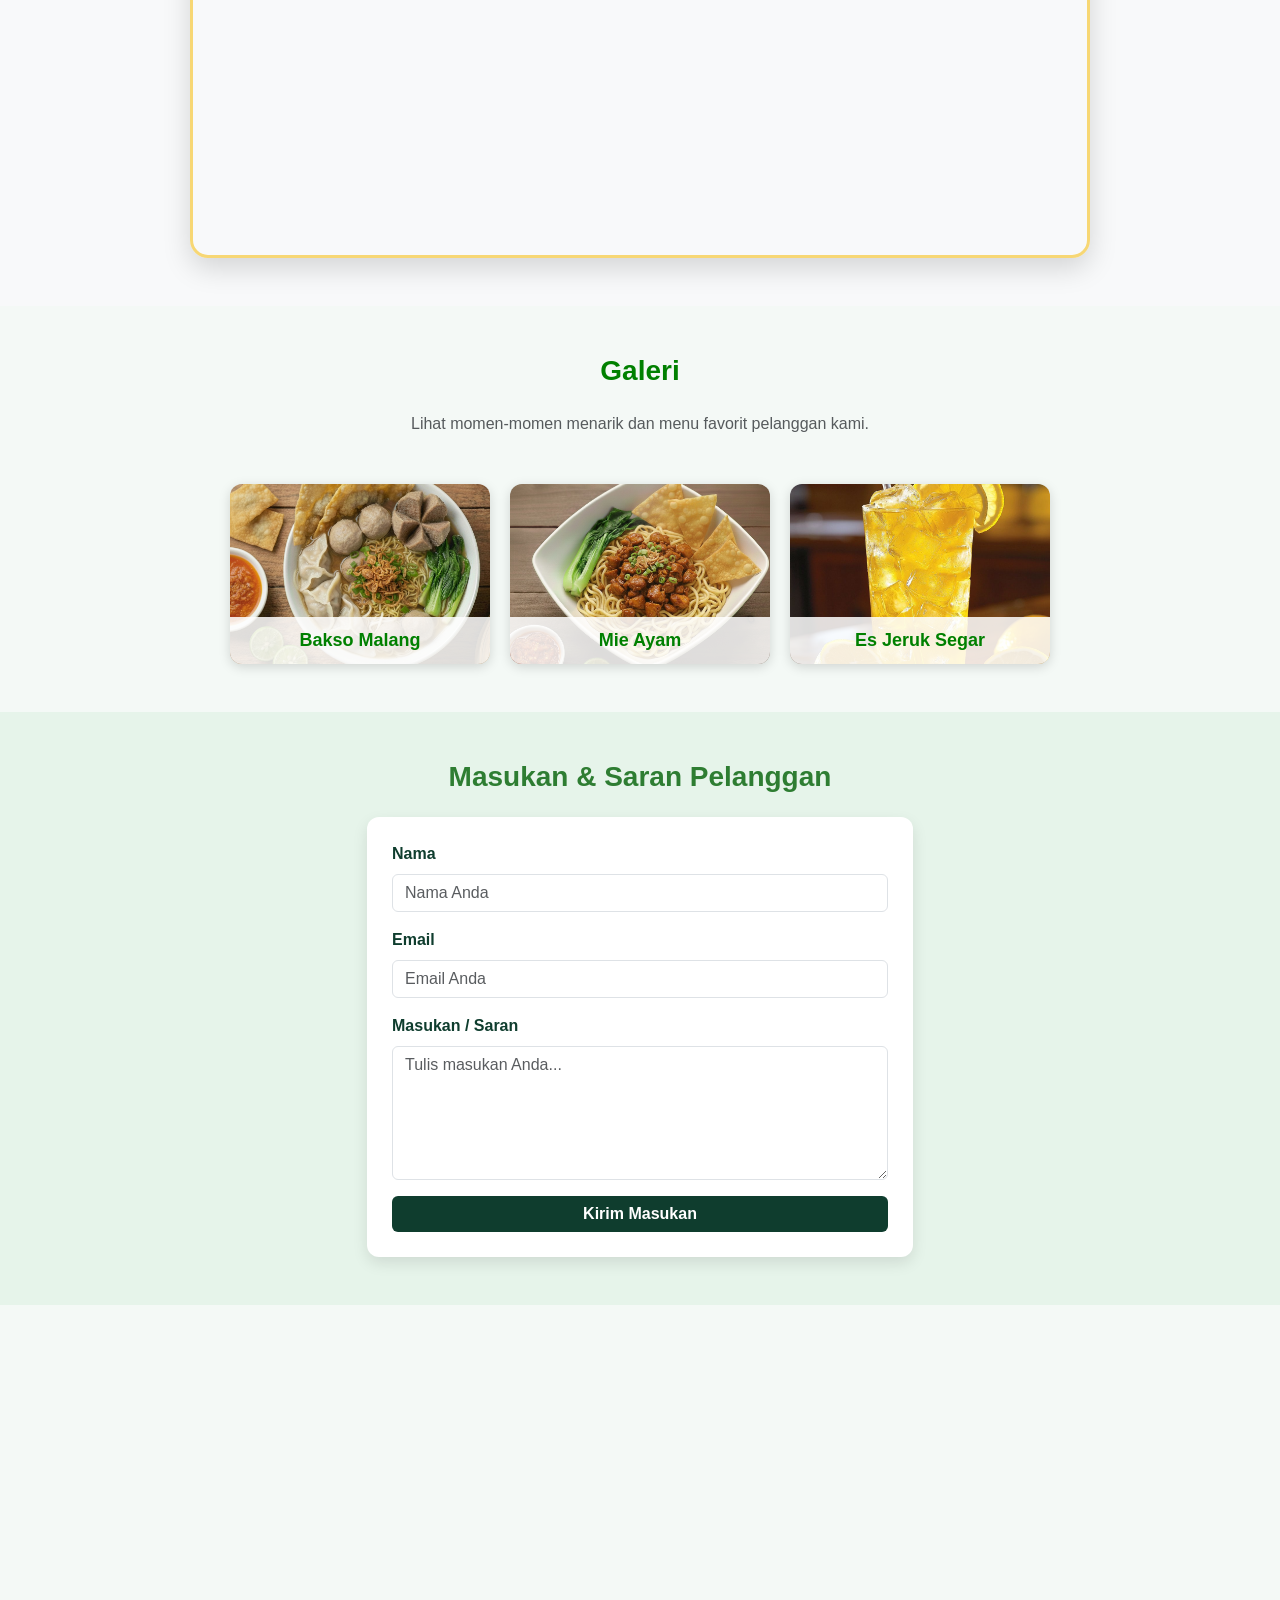
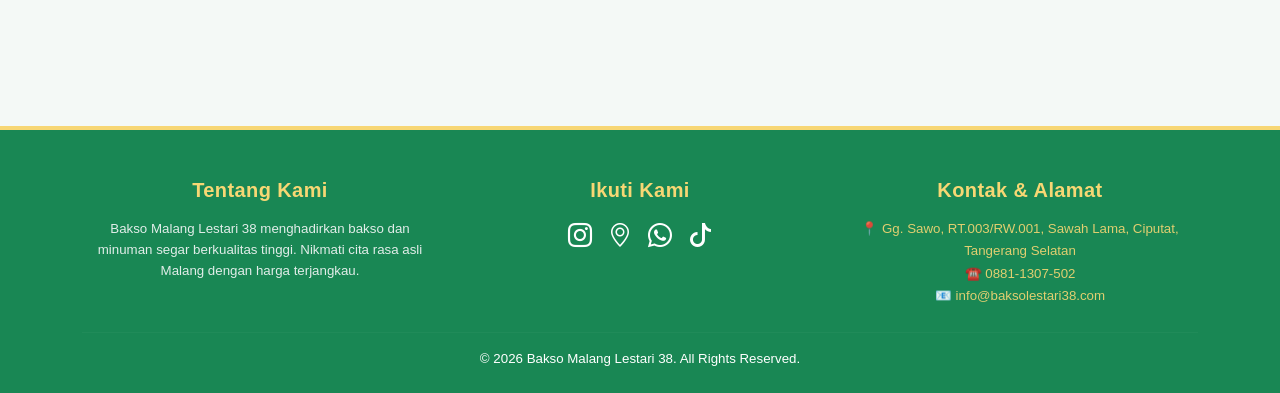
==== commit 2baa39d2: "Update index.html" ====
--- a/index.html
+++ b/index.html
@@ -201,7 +201,7 @@
 
       <div class="gallery-item">
         <img src="mieayam.jpg" alt="Galeri 2" />
-        <div class="overlay"><span>Mie Ayam Bakso</span></div>
+        <div class="overlay"><span>Mie Ayam</span></div>
       </div>
 
       <div class="gallery-item">
